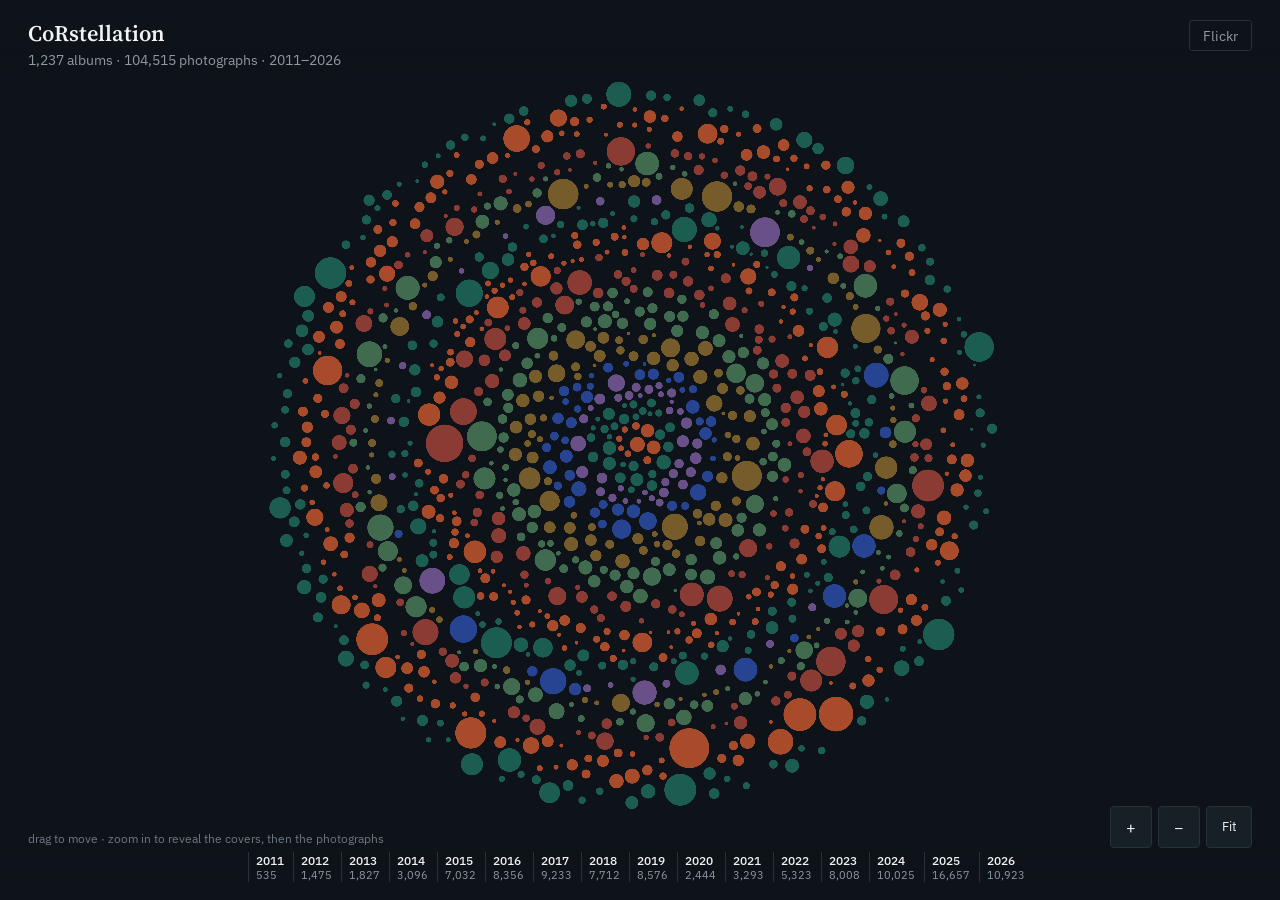
==== index.html @ 1b3ac674 "Add files via upload" ====
<!DOCTYPE html>
<html lang="en">
<head>
<meta charset="utf-8">
<meta name="viewport" content="width=device-width, initial-scale=1, user-scalable=no">
<title>CoRstellation — fifteen years of CoR in pictures</title>
<link rel="preconnect" href="https://fonts.googleapis.com">
<link rel="preconnect" href="https://fonts.gstatic.com" crossorigin>
<link href="https://fonts.googleapis.com/css2?family=IBM+Plex+Sans:wght@400;500;600&family=Source+Serif+4:opsz,wght@8..60,400;8..60,600&display=swap" rel="stylesheet">
<link rel="stylesheet" href="assets/corstellation.css">
</head>
<body>

<header>
  <div>
    <h1>CoRstellation</h1>
    <p class="sub" id="sub">loading…</p>
  </div>
  <nav>
    <a href="https://www.flickr.com/photos/cor-photos/albums" target="_blank" rel="noopener">Flickr</a>
  </nav>
</header>

<div id="stage">
  <div id="world"></div>
</div>

<div id="years" aria-hidden="true"></div>

<aside id="panel">
  <button class="close" id="close" aria-label="Close">×</button>
  <h2 id="pTitle"></h2>
  <p class="meta" id="pMeta"></p>
  <a class="open" id="pOpen" target="_blank" rel="noopener">Open the album on Flickr</a>
</aside>

<div id="hud">
  <button id="zIn"  aria-label="Zoom in">+</button>
  <button id="zOut" aria-label="Zoom out">−</button>
  <button id="fit">Fit</button>
</div>

<p id="hint">drag to move · zoom in to reveal the covers, then the photographs</p>

<!-- Cle publique de l'application Flickr du CoR : elle identifie l'application
     et ne donne aucun droit d'ecriture. A remplacer par la votre. -->
<script>window.FLICKR_KEY = "METTRE_LA_CLE_ICI";</script>
<script src="data/albums.js"></script>
<script src="assets/corstellation.js"></script>
</body>
</html>
---- assets/corstellation.css ----
/* =========================================================================
   CoRstellation — album constellation
   Sections: 1 tokens · 2 header · 3 stage and world · 4 album nodes
             5 year ruler · 6 panel · 7 hud
   Built for a wall display and for touch: large hit areas, no hover-only
   affordance, everything reachable with one finger.
   ========================================================================= */

/* --- 1. tokens ---------------------------------------------------------- */
:root{
  --ink:#F2F3F5; --soft:#8E99A6; --bg:#0E1319; --panel:#171F27; --rule:#26313B;
}
*{box-sizing:border-box}
html,body{margin:0;height:100%;overflow:hidden;background:var(--bg)}
body{color:var(--ink);font-family:"IBM Plex Sans",system-ui,sans-serif;
  -webkit-font-smoothing:antialiased;overscroll-behavior:none}

/* --- 2. header ---------------------------------------------------------- */
header{position:fixed;top:0;left:0;right:0;z-index:6;padding:1.1rem 1.75rem;
  display:flex;gap:1.5rem;align-items:baseline;flex-wrap:wrap;pointer-events:none;
  background:linear-gradient(var(--bg) 55%,transparent)}
header>*{pointer-events:auto}
h1{font-family:"Source Serif 4",Georgia,serif;font-size:1.4rem;font-weight:600;margin:0}
.sub{color:var(--soft);font-size:.85rem;margin:.15rem 0 0}
nav{margin-left:auto;display:flex;gap:.5rem}
nav a{font-size:.85rem;color:var(--soft);text-decoration:none;border:1px solid var(--rule);
  border-radius:3px;padding:.35rem .8rem}
nav a:hover{color:var(--ink);border-color:var(--soft)}

/* --- 3. stage and world ------------------------------------------------- */
/* Le monde est un calque transforme : translate + scale sont composites par
   le GPU, donc le deplacement reste fluide avec plus de mille noeuds. */
#stage{position:absolute;inset:0;touch-action:none;cursor:grab;overflow:hidden}
#stage.dragging{cursor:grabbing}
#world{position:absolute;top:0;left:0;transform-origin:0 0;will-change:transform}

/* --- 4. album nodes ----------------------------------------------------- */
.album{position:absolute;border-radius:50%;transform:translate(-50%,-50%);
  background:currentColor;opacity:.85;cursor:pointer;
  transition:opacity .18s ease,box-shadow .18s ease}
.album:hover,.album.on{opacity:1;box-shadow:0 0 0 3px rgba(255,255,255,.28)}
/* Couverture : l'image remplace la pastille sans changer sa geometrie. */
.album.cover{background-size:cover;background-position:center;opacity:1;
  box-shadow:0 2px 10px rgba(0,0,0,.5)}
.album.cover:hover{box-shadow:0 0 0 3px rgba(255,255,255,.35),0 2px 10px rgba(0,0,0,.5)}

/* Photos de l'album, en couronne autour de lui. */
.photos img{position:absolute;transform:translate(-50%,-50%);border-radius:2px;
  object-fit:cover;cursor:pointer;background:var(--rule);
  box-shadow:0 1px 6px rgba(0,0,0,.55);
  opacity:0;animation:pop .45s ease forwards}
.photos img:hover{outline:2px solid rgba(255,255,255,.7);outline-offset:1px;z-index:2}
@keyframes pop{from{opacity:0;transform:translate(-50%,-50%) scale(.6)}
               to{opacity:.95;transform:translate(-50%,-50%) scale(1)}}
@media (prefers-reduced-motion:reduce){.photos img{animation:none;opacity:.95}}
.album::after{content:"";position:absolute;inset:-14px;border-radius:50%}

.label{position:absolute;transform:translate(-50%,0);white-space:nowrap;
  font-size:12px;color:var(--ink);text-shadow:0 1px 3px rgba(0,0,0,.9);
  pointer-events:none;opacity:0;transition:opacity .2s ease}
.label.show{opacity:.92}
.label small{display:block;color:var(--soft);font-size:10px}

/* --- 5. year ruler ------------------------------------------------------ */
#years{position:fixed;left:0;right:0;bottom:0;z-index:5;display:flex;
  justify-content:center;gap:.1rem;padding:.6rem 1rem 1.1rem;pointer-events:none;
  background:linear-gradient(transparent,var(--bg) 55%)}
#years span{font-size:.7rem;color:var(--soft);font-variant-numeric:tabular-nums;
  padding:0 .45rem;border-left:1px solid var(--rule)}
#years span b{display:block;color:var(--ink);font-weight:500;font-size:.78rem}

/* --- 6. panel ----------------------------------------------------------- */
#panel{position:fixed;right:0;top:0;bottom:0;width:min(26rem,92vw);z-index:8;
  background:var(--panel);border-left:1px solid var(--rule);padding:4.5rem 1.75rem 2rem;
  transform:translateX(100%);transition:transform .3s cubic-bezier(.2,.7,.2,1)}
#panel.open{transform:none}
#panel h2{font-family:"Source Serif 4",Georgia,serif;font-size:1.4rem;
  font-weight:600;margin:0;line-height:1.25}
#panel .meta{color:var(--soft);font-size:.9rem;margin:.8rem 0 0}
#panel .open{display:inline-block;margin-top:1.6rem;background:var(--ink);color:var(--bg);
  text-decoration:none;padding:.55rem 1rem;border-radius:3px;font-size:.9rem}
#panel .close{position:absolute;top:1rem;right:1.25rem;background:none;border:0;
  color:var(--soft);font-size:1.6rem;cursor:pointer;line-height:1}

/* --- 7. hud ------------------------------------------------------------- */
#hud{position:fixed;right:1.75rem;bottom:3.25rem;z-index:6;display:flex;gap:.4rem}
#hud button{font:inherit;font-size:1rem;min-width:2.6rem;height:2.6rem;
  background:var(--panel);color:var(--ink);border:1px solid var(--rule);
  border-radius:4px;cursor:pointer;line-height:1}
#hud button:hover{border-color:var(--soft)}
#hud #fit{font-size:.8rem;padding:0 .9rem}

#hint{position:fixed;left:1.75rem;bottom:3.4rem;z-index:6;margin:0;
  font-size:.78rem;color:var(--soft);opacity:.75;transition:opacity .4s ease}
#hint.gone{opacity:0}

@media (prefers-reduced-motion:reduce){*{transition:none!important}}
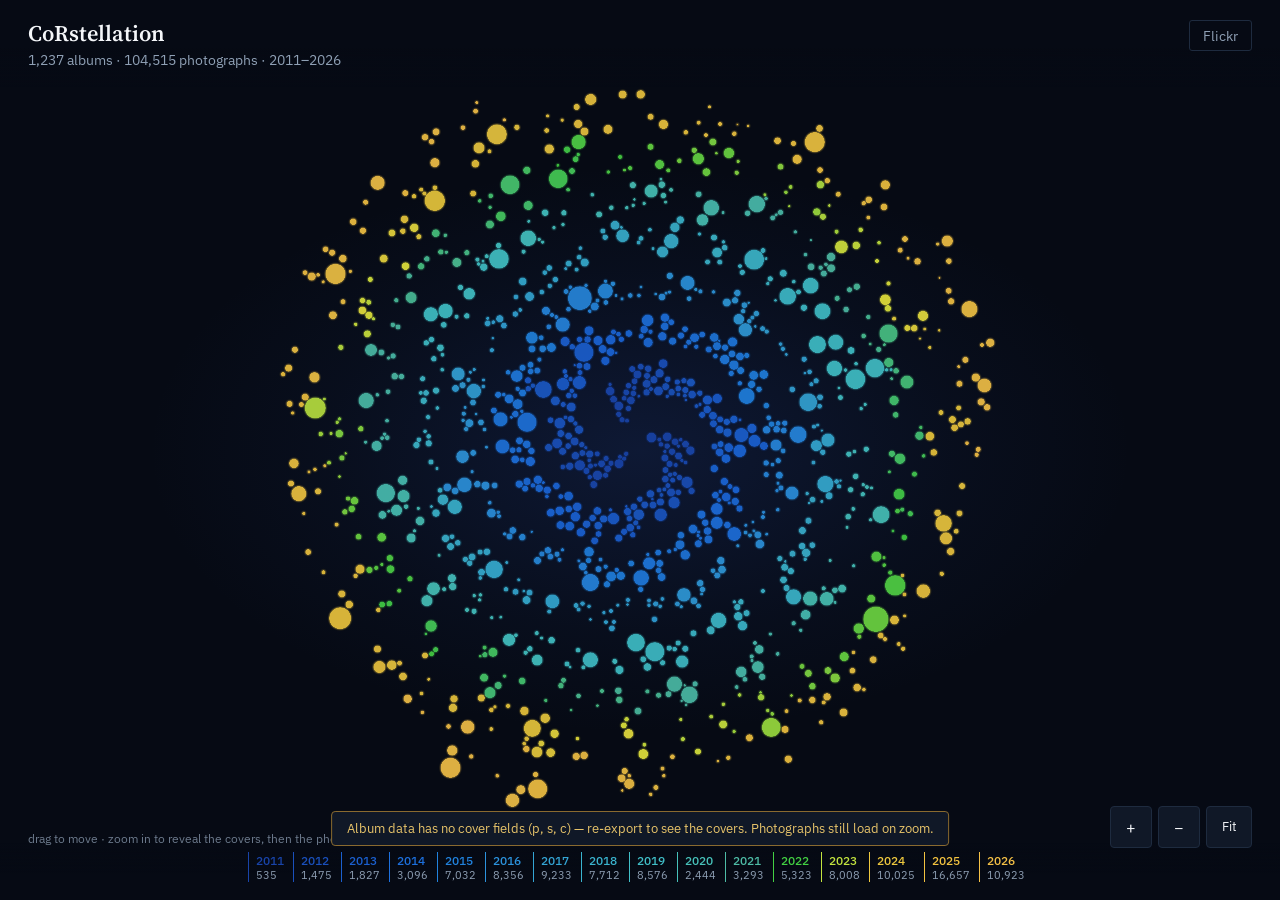
==== commit f6e71691: "Add files via upload" ====
--- a/index.html
+++ b/index.html
@@ -40,11 +40,12 @@
   <button id="fit">Fit</button>
 </div>
 
+<p id="notice" hidden></p>
 <p id="hint">drag to move · zoom in to reveal the covers, then the photographs</p>
 
 <!-- Cle publique de l'application Flickr du CoR : elle identifie l'application
      et ne donne aucun droit d'ecriture. A remplacer par la votre. -->
-<script>window.FLICKR_KEY = "METTRE_LA_CLE_ICI";</script>
+<script>window.FLICKR_KEY = "7ffcea1edea88202e277b41b0f0e2971";</script>
 <script src="data/albums.js"></script>
 <script src="assets/corstellation.js"></script>
 </body>
--- a/assets/corstellation.css
+++ b/assets/corstellation.css
@@ -8,7 +8,8 @@
 
 /* --- 1. tokens ---------------------------------------------------------- */
 :root{
-  --ink:#F2F3F5; --soft:#8E99A6; --bg:#0E1319; --panel:#171F27; --rule:#26313B;
+  --ink:#F4F6F9; --soft:#8FA0B5; --bg:#060A14; --panel:#101827; --rule:#1E2B3F;
+  --glow:#2B4EA8;
 }
 *{box-sizing:border-box}
 html,body{margin:0;height:100%;overflow:hidden;background:var(--bg)}
@@ -30,13 +31,17 @@
 /* --- 3. stage and world ------------------------------------------------- */
 /* Le monde est un calque transforme : translate + scale sont composites par
    le GPU, donc le deplacement reste fluide avec plus de mille noeuds. */
-#stage{position:absolute;inset:0;touch-action:none;cursor:grab;overflow:hidden}
+/* Halo central : la galaxie est plus dense au coeur, le fond l'accompagne. */
+#stage{position:absolute;inset:0;touch-action:none;cursor:grab;overflow:hidden;
+  background:radial-gradient(ellipse 55% 45% at 50% 50%,
+    rgba(43,78,168,.22), rgba(43,78,168,.06) 45%, transparent 70%)}
 #stage.dragging{cursor:grabbing}
 #world{position:absolute;top:0;left:0;transform-origin:0 0;will-change:transform}
 
 /* --- 4. album nodes ----------------------------------------------------- */
 .album{position:absolute;border-radius:50%;transform:translate(-50%,-50%);
-  background:currentColor;opacity:.85;cursor:pointer;
+  background:currentColor;opacity:.9;cursor:pointer;
+  box-shadow:0 0 14px 2px currentColor;
   transition:opacity .18s ease,box-shadow .18s ease}
 .album:hover,.album.on{opacity:1;box-shadow:0 0 0 3px rgba(255,255,255,.28)}
 /* Couverture : l'image remplace la pastille sans changer sa geometrie. */
@@ -95,3 +100,9 @@
 #hint.gone{opacity:0}
 
 @media (prefers-reduced-motion:reduce){*{transition:none!important}}
+
+/* --- 8. notice ---------------------------------------------------------- */
+#notice{position:fixed;left:50%;transform:translateX(-50%);bottom:3.4rem;z-index:7;
+  margin:0;font-size:.82rem;padding:.5rem .9rem;border-radius:4px;
+  background:var(--panel);border:1px solid var(--rule);color:var(--soft)}
+#notice.warn{border-color:#8A6A2F;color:#E8C46A}
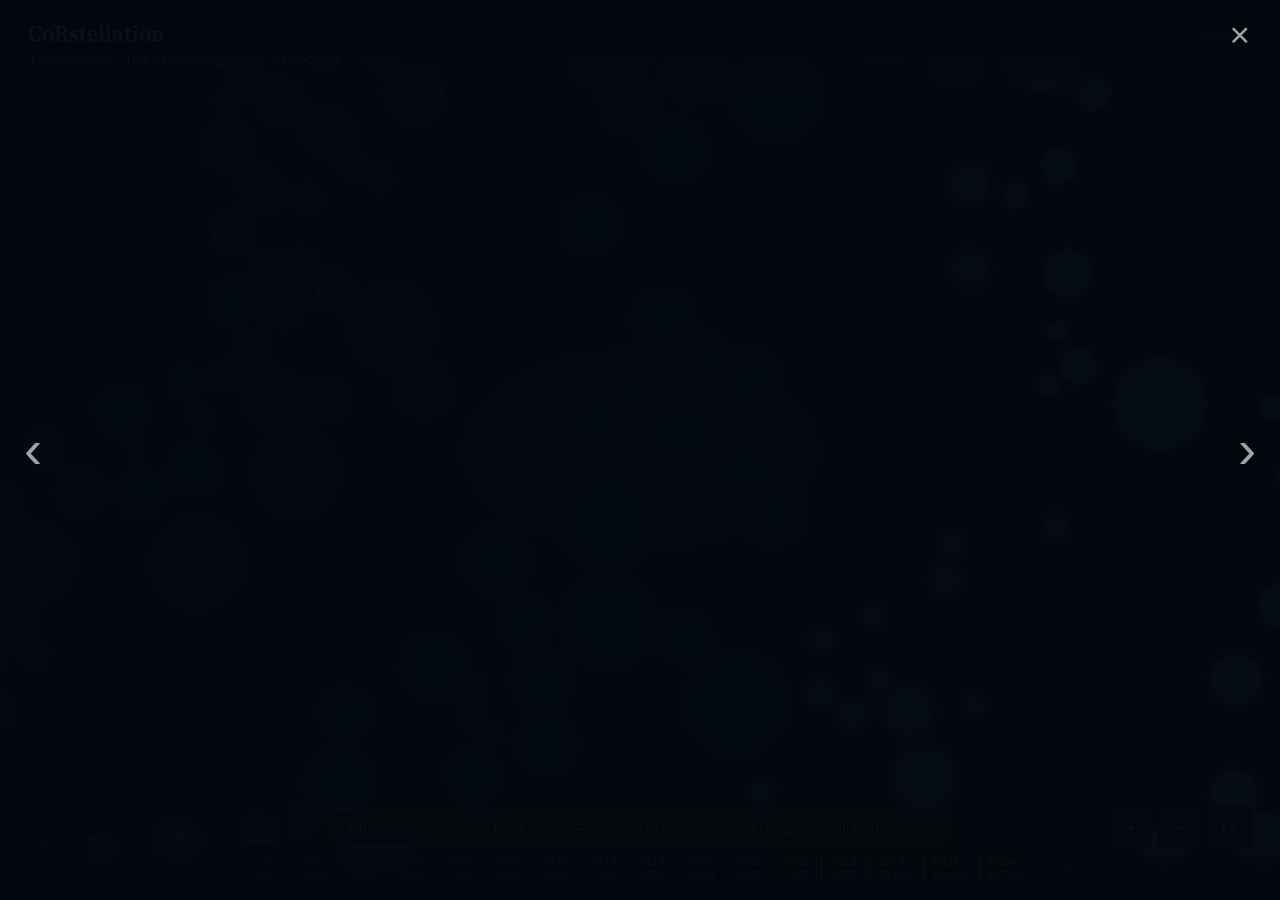
==== commit c510fd33: "Add files via upload" ====
--- a/index.html
+++ b/index.html
@@ -27,7 +27,30 @@
 
 <div id="years" aria-hidden="true"></div>
 
-<aside id="panel">
+<!-- Vue album : on entre dedans, le champ s'efface derriere -->
+<section id="album" hidden>
+  <header class="abar">
+    <button id="back" aria-label="Back to the constellation">← Back</button>
+    <div>
+      <h2 id="aTitle"></h2>
+      <p id="aMeta"></p>
+    </div>
+    <a id="aFlickr" target="_blank" rel="noopener">Open on Flickr</a>
+  </header>
+  <div id="grid" role="list"></div>
+  <p id="aMore" hidden></p>
+</section>
+
+<!-- Photo en grand -->
+<div id="light" hidden>
+  <button id="lClose" aria-label="Close">×</button>
+  <button id="lPrev" aria-label="Previous">‹</button>
+  <img id="lImg" alt="">
+  <button id="lNext" aria-label="Next">›</button>
+  <p id="lCap"></p>
+</div>
+
+<aside id="panel" hidden>
   <button class="close" id="close" aria-label="Close">×</button>
   <h2 id="pTitle"></h2>
   <p class="meta" id="pMeta"></p>
@@ -41,7 +64,7 @@
 </div>
 
 <p id="notice" hidden></p>
-<p id="hint">drag to move · zoom in to reveal the covers, then the photographs</p>
+<p id="hint">drag to move · zoom in for the covers · click an album to enter it</p>
 
 <!-- Cle publique de l'application Flickr du CoR : elle identifie l'application
      et ne donne aucun droit d'ecriture. A remplacer par la votre. -->
--- a/assets/corstellation.css
+++ b/assets/corstellation.css
@@ -49,15 +49,50 @@
   box-shadow:0 2px 10px rgba(0,0,0,.5)}
 .album.cover:hover{box-shadow:0 0 0 3px rgba(255,255,255,.35),0 2px 10px rgba(0,0,0,.5)}
 
-/* Photos de l'album, en couronne autour de lui. */
-.photos img{position:absolute;transform:translate(-50%,-50%);border-radius:2px;
-  object-fit:cover;cursor:pointer;background:var(--rule);
-  box-shadow:0 1px 6px rgba(0,0,0,.55);
-  opacity:0;animation:pop .45s ease forwards}
-.photos img:hover{outline:2px solid rgba(255,255,255,.7);outline-offset:1px;z-index:2}
-@keyframes pop{from{opacity:0;transform:translate(-50%,-50%) scale(.6)}
-               to{opacity:.95;transform:translate(-50%,-50%) scale(1)}}
-@media (prefers-reduced-motion:reduce){.photos img{animation:none;opacity:.95}}
+/* --- 8. album view ------------------------------------------------------
+   On entre dans l'album : le champ s'efface, les photos respirent. Une grille
+   plutot qu'une couronne - au-dela de quelques vignettes, la couronne se
+   chevauche des que deux albums sont voisins.
+------------------------------------------------------------------------- */
+#album{position:fixed;inset:0;z-index:9;background:var(--bg);
+  overflow-y:auto;padding:0 0 4rem;
+  animation:enter .32s cubic-bezier(.2,.7,.2,1)}
+@keyframes enter{from{opacity:0;transform:scale(.96)}to{opacity:1;transform:none}}
+
+.abar{position:sticky;top:0;z-index:2;display:flex;gap:1.25rem;align-items:center;
+  padding:1.1rem 1.75rem;background:linear-gradient(var(--bg) 70%,transparent);
+  flex-wrap:wrap}
+.abar h2{font-family:"Source Serif 4",Georgia,serif;font-size:1.35rem;
+  font-weight:600;margin:0;line-height:1.2}
+.abar p{margin:.2rem 0 0;color:var(--soft);font-size:.85rem}
+.abar button,.abar a{font:inherit;font-size:.85rem;color:var(--soft);
+  background:none;border:1px solid var(--rule);border-radius:3px;
+  padding:.4rem .85rem;cursor:pointer;text-decoration:none}
+.abar button:hover,.abar a:hover{color:var(--ink);border-color:var(--soft)}
+.abar a{margin-left:auto}
+
+#grid{display:grid;gap:14px;padding:0 1.75rem;
+  grid-template-columns:repeat(auto-fill,minmax(190px,1fr))}
+#grid img{width:100%;aspect-ratio:4/3;object-fit:cover;border-radius:3px;
+  background:var(--panel);cursor:pointer;display:block;
+  transition:transform .18s ease,box-shadow .18s ease}
+#grid img:hover{transform:scale(1.03);box-shadow:0 6px 20px rgba(0,0,0,.55)}
+#aMore{text-align:center;color:var(--soft);font-size:.85rem;margin:2rem 0 0}
+
+/* --- 9. lightbox -------------------------------------------------------- */
+#light{position:fixed;inset:0;z-index:10;background:rgba(4,7,13,.96);
+  display:flex;align-items:center;justify-content:center}
+#light img{max-width:92vw;max-height:84vh;object-fit:contain;border-radius:3px}
+#light p{position:absolute;bottom:1.5rem;left:0;right:0;text-align:center;
+  color:var(--soft);font-size:.85rem;margin:0;padding:0 2rem}
+#light button{position:absolute;background:none;border:0;color:var(--ink);
+  cursor:pointer;opacity:.65;line-height:1}
+#light button:hover{opacity:1}
+#lClose{top:1rem;right:1.5rem;font-size:2.2rem}
+#lPrev,#lNext{top:50%;transform:translateY(-50%);font-size:3.4rem;padding:1rem}
+#lPrev{left:.5rem} #lNext{right:.5rem}
+
+@media (prefers-reduced-motion:reduce){#album{animation:none}}
 .album::after{content:"";position:absolute;inset:-14px;border-radius:50%}
 
 .label{position:absolute;transform:translate(-50%,0);white-space:nowrap;
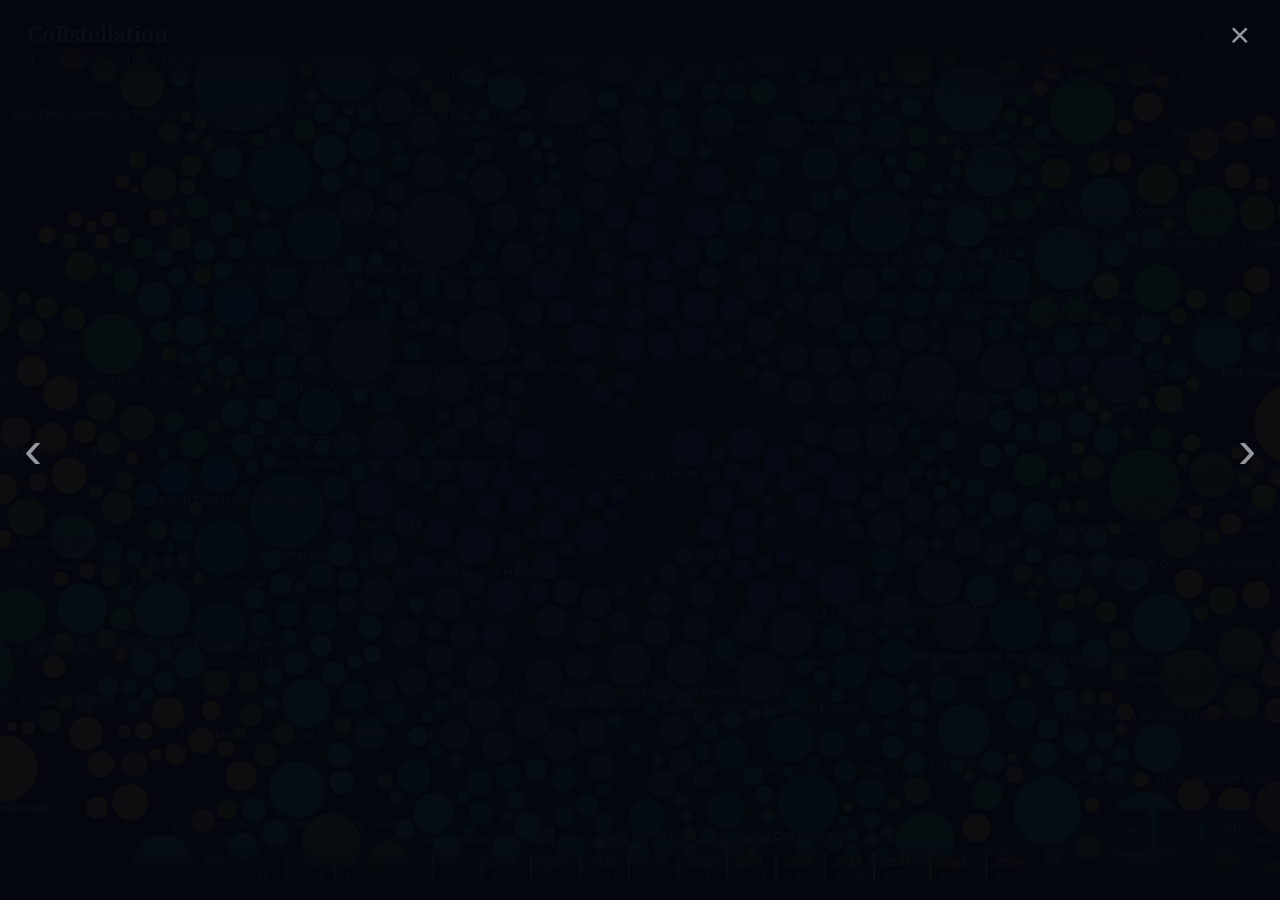
==== commit f615d44c: "Add files via upload" ====
--- a/index.html
+++ b/index.html
@@ -11,6 +11,11 @@
 </head>
 <body>
 
+<!-- ---------------------------------------------------------------------
+     The galaxy
+     ------------------------------------------------------------------ -->
+<div id="stage"><div id="world"></div></div>
+
 <header>
   <div>
     <h1>CoRstellation</h1>
@@ -21,53 +26,47 @@
   </nav>
 </header>
 
-<div id="stage">
-  <div id="world"></div>
+<div id="years" aria-hidden="true"></div>
+
+<div id="hud">
+  <button id="zoomIn"  aria-label="Zoom in">+</button>
+  <button id="zoomOut" aria-label="Zoom out">−</button>
+  <button id="showAll">All</button>
 </div>
 
-<div id="years" aria-hidden="true"></div>
+<p id="hint">drag to move · scroll or pinch to zoom · click an album to open it</p>
+<p id="notice" hidden></p>
 
-<!-- Vue album : on entre dedans, le champ s'efface derriere -->
+<!-- ---------------------------------------------------------------------
+     Inside an album
+     ------------------------------------------------------------------ -->
 <section id="album" hidden>
   <header class="abar">
-    <button id="back" aria-label="Back to the constellation">← Back</button>
+    <button id="back">← Back</button>
     <div>
       <h2 id="aTitle"></h2>
       <p id="aMeta"></p>
     </div>
     <a id="aFlickr" target="_blank" rel="noopener">Open on Flickr</a>
   </header>
-  <div id="grid" role="list"></div>
+  <div id="grid"></div>
   <p id="aMore" hidden></p>
 </section>
 
-<!-- Photo en grand -->
+<!-- ---------------------------------------------------------------------
+     One photograph, large
+     ------------------------------------------------------------------ -->
 <div id="light" hidden>
-  <button id="lClose" aria-label="Close">×</button>
-  <button id="lPrev" aria-label="Previous">‹</button>
-  <img id="lImg" alt="">
-  <button id="lNext" aria-label="Next">›</button>
-  <p id="lCap"></p>
+  <button id="lightClose" aria-label="Close">×</button>
+  <button id="lightPrev"  aria-label="Previous">‹</button>
+  <img id="lightImg" alt="">
+  <button id="lightNext"  aria-label="Next">›</button>
+  <p id="lightCap"></p>
 </div>
 
-<aside id="panel" hidden>
-  <button class="close" id="close" aria-label="Close">×</button>
-  <h2 id="pTitle"></h2>
-  <p class="meta" id="pMeta"></p>
-  <a class="open" id="pOpen" target="_blank" rel="noopener">Open the album on Flickr</a>
-</aside>
-
-<div id="hud">
-  <button id="zIn"  aria-label="Zoom in">+</button>
-  <button id="zOut" aria-label="Zoom out">−</button>
-  <button id="fit">Fit</button>
-</div>
-
-<p id="notice" hidden></p>
-<p id="hint">drag to move · zoom in for the covers · click an album to enter it</p>
-
-<!-- Cle publique de l'application Flickr du CoR : elle identifie l'application
-     et ne donne aucun droit d'ecriture. A remplacer par la votre. -->
+<!-- Public Flickr application key of the CoR. It identifies the application
+     and grants no write access. The application secret is not here and is not
+     needed to read public photographs. -->
 <script>window.FLICKR_KEY = "7ffcea1edea88202e277b41b0f0e2971";</script>
 <script src="data/albums.js"></script>
 <script src="assets/corstellation.js"></script>
--- a/assets/corstellation.css
+++ b/assets/corstellation.css
@@ -1,15 +1,15 @@
 /* =========================================================================
-   CoRstellation — album constellation
-   Sections: 1 tokens · 2 header · 3 stage and world · 4 album nodes
-             5 year ruler · 6 panel · 7 hud
-   Built for a wall display and for touch: large hit areas, no hover-only
-   affordance, everything reachable with one finger.
+   CoRstellation — fifteen years of CoR photo albums
+   1 tokens · 2 header · 3 stage · 4 albums · 5 year ruler · 6 hud
+   7 album view · 8 lightbox
+
+   Built for a wall display as much as a laptop: large hit areas, nothing that
+   depends on hovering, nothing that needs a mouse.
    ========================================================================= */
 
 /* --- 1. tokens ---------------------------------------------------------- */
 :root{
-  --ink:#F4F6F9; --soft:#8FA0B5; --bg:#060A14; --panel:#101827; --rule:#1E2B3F;
-  --glow:#2B4EA8;
+  --ink:#F4F7FB; --soft:#93A3B8; --bg:#070B12; --panel:#121A26; --rule:#243244;
 }
 *{box-sizing:border-box}
 html,body{margin:0;height:100%;overflow:hidden;background:var(--bg)}
@@ -19,125 +19,104 @@
 /* --- 2. header ---------------------------------------------------------- */
 header{position:fixed;top:0;left:0;right:0;z-index:6;padding:1.1rem 1.75rem;
   display:flex;gap:1.5rem;align-items:baseline;flex-wrap:wrap;pointer-events:none;
-  background:linear-gradient(var(--bg) 55%,transparent)}
+  background:linear-gradient(var(--bg) 45%,transparent)}
 header>*{pointer-events:auto}
-h1{font-family:"Source Serif 4",Georgia,serif;font-size:1.4rem;font-weight:600;margin:0}
+h1{font-family:"Source Serif 4",Georgia,serif;font-size:1.45rem;font-weight:600;margin:0}
 .sub{color:var(--soft);font-size:.85rem;margin:.15rem 0 0}
-nav{margin-left:auto;display:flex;gap:.5rem}
-nav a{font-size:.85rem;color:var(--soft);text-decoration:none;border:1px solid var(--rule);
-  border-radius:3px;padding:.35rem .8rem}
+nav{margin-left:auto}
+nav a{font-size:.85rem;color:var(--soft);text-decoration:none;
+  border:1px solid var(--rule);border-radius:3px;padding:.35rem .8rem}
 nav a:hover{color:var(--ink);border-color:var(--soft)}
 
-/* --- 3. stage and world ------------------------------------------------- */
-/* Le monde est un calque transforme : translate + scale sont composites par
-   le GPU, donc le deplacement reste fluide avec plus de mille noeuds. */
-/* Halo central : la galaxie est plus dense au coeur, le fond l'accompagne. */
-#stage{position:absolute;inset:0;touch-action:none;cursor:grab;overflow:hidden;
-  background:radial-gradient(ellipse 55% 45% at 50% 50%,
-    rgba(43,78,168,.22), rgba(43,78,168,.06) 45%, transparent 70%)}
+/* --- 3. stage ----------------------------------------------------------- */
+/* The world is one transformed layer: panning and zooming are composited by
+   the GPU rather than re-laid out, so 1,237 nodes cost no more than one. */
+#stage{position:absolute;inset:0;overflow:hidden;touch-action:none;cursor:grab;
+  background:radial-gradient(ellipse 60% 55% at 50% 50%,
+    rgba(56,96,190,.20), rgba(56,96,190,.05) 50%, transparent 72%)}
 #stage.dragging{cursor:grabbing}
 #world{position:absolute;top:0;left:0;transform-origin:0 0;will-change:transform}
 
-/* --- 4. album nodes ----------------------------------------------------- */
+/* --- 4. albums ---------------------------------------------------------- */
 .album{position:absolute;border-radius:50%;transform:translate(-50%,-50%);
-  background:currentColor;opacity:.9;cursor:pointer;
-  box-shadow:0 0 14px 2px currentColor;
-  transition:opacity .18s ease,box-shadow .18s ease}
-.album:hover,.album.on{opacity:1;box-shadow:0 0 0 3px rgba(255,255,255,.28)}
-/* Couverture : l'image remplace la pastille sans changer sa geometrie. */
-.album.cover{background-size:cover;background-position:center;opacity:1;
-  box-shadow:0 2px 10px rgba(0,0,0,.5)}
-.album.cover:hover{box-shadow:0 0 0 3px rgba(255,255,255,.35),0 2px 10px rgba(0,0,0,.5)}
+  background:currentColor;cursor:pointer;
+  box-shadow:0 0 12px 1px currentColor;
+  transition:box-shadow .16s ease}
+.album:hover{box-shadow:0 0 0 3px rgba(255,255,255,.45),0 0 16px 2px currentColor}
+/* Generous invisible hit area: essential on a touch screen. */
+.album::after{content:"";position:absolute;inset:-16px;border-radius:50%}
+.album.cover{background-size:cover;background-position:center;
+  box-shadow:0 2px 12px rgba(0,0,0,.6)}
+.album.cover:hover{box-shadow:0 0 0 3px rgba(255,255,255,.5),0 2px 12px rgba(0,0,0,.6)}
 
-/* --- 8. album view ------------------------------------------------------
-   On entre dans l'album : le champ s'efface, les photos respirent. Une grille
-   plutot qu'une couronne - au-dela de quelques vignettes, la couronne se
-   chevauche des que deux albums sont voisins.
-------------------------------------------------------------------------- */
-#album{position:fixed;inset:0;z-index:9;background:var(--bg);
-  overflow-y:auto;padding:0 0 4rem;
-  animation:enter .32s cubic-bezier(.2,.7,.2,1)}
-@keyframes enter{from{opacity:0;transform:scale(.96)}to{opacity:1;transform:none}}
+.label{position:absolute;transform:translate(-50%,0);white-space:nowrap;
+  font-size:12px;color:var(--ink);text-shadow:0 1px 4px #000,0 0 10px #000;
+  pointer-events:none;opacity:0;transition:opacity .2s ease}
+.label.show{opacity:.94}
+.label small{display:block;color:var(--soft);font-size:10px}
 
+/* --- 5. year ruler ------------------------------------------------------ */
+#years{position:fixed;left:0;right:0;bottom:0;z-index:5;display:flex;
+  justify-content:center;flex-wrap:wrap;padding:.6rem 1rem 1.05rem;
+  pointer-events:none;background:linear-gradient(transparent,var(--bg) 60%)}
+#years span{font-size:.68rem;color:var(--soft);font-variant-numeric:tabular-nums;
+  padding:0 .5rem;border-left:2px solid var(--rule)}
+#years b{display:block;font-weight:600;font-size:.78rem}
+
+/* --- 6. hud ------------------------------------------------------------- */
+#hud{position:fixed;right:1.75rem;bottom:3.1rem;z-index:6;display:flex;gap:.4rem}
+#hud button{font:inherit;font-size:1rem;min-width:2.6rem;height:2.6rem;
+  background:var(--panel);color:var(--ink);border:1px solid var(--rule);
+  border-radius:4px;cursor:pointer;line-height:1}
+#hud button:hover{border-color:var(--soft)}
+#hud #showAll{font-size:.8rem;padding:0 .9rem}
+
+#hint{position:fixed;left:1.75rem;bottom:3.3rem;z-index:6;margin:0;
+  font-size:.78rem;color:var(--soft);opacity:.75;transition:opacity .5s ease}
+#hint.gone{opacity:0}
+
+#notice{position:fixed;left:50%;transform:translateX(-50%);bottom:3.3rem;z-index:7;
+  margin:0;font-size:.82rem;padding:.5rem .9rem;border-radius:4px;
+  background:var(--panel);border:1px solid #8A6A2F;color:#E8C46A}
+
+/* --- 7. album view ------------------------------------------------------ */
+/* Entering an album rather than scattering thumbnails in the field: beyond a
+   handful, a ring of photographs overlaps its neighbours and nothing can be
+   clicked cleanly. */
+#album{position:fixed;inset:0;z-index:9;background:var(--bg);overflow-y:auto;
+  padding-bottom:4rem;animation:enter .3s cubic-bezier(.2,.7,.2,1)}
+@keyframes enter{from{opacity:0;transform:scale(.97)}to{opacity:1;transform:none}}
 .abar{position:sticky;top:0;z-index:2;display:flex;gap:1.25rem;align-items:center;
-  padding:1.1rem 1.75rem;background:linear-gradient(var(--bg) 70%,transparent);
-  flex-wrap:wrap}
+  padding:1.1rem 1.75rem;flex-wrap:wrap;
+  background:linear-gradient(var(--bg) 72%,transparent)}
 .abar h2{font-family:"Source Serif 4",Georgia,serif;font-size:1.35rem;
   font-weight:600;margin:0;line-height:1.2}
 .abar p{margin:.2rem 0 0;color:var(--soft);font-size:.85rem}
-.abar button,.abar a{font:inherit;font-size:.85rem;color:var(--soft);
-  background:none;border:1px solid var(--rule);border-radius:3px;
-  padding:.4rem .85rem;cursor:pointer;text-decoration:none}
+.abar button,.abar a{font:inherit;font-size:.85rem;color:var(--soft);background:none;
+  border:1px solid var(--rule);border-radius:3px;padding:.4rem .85rem;
+  cursor:pointer;text-decoration:none}
 .abar button:hover,.abar a:hover{color:var(--ink);border-color:var(--soft)}
 .abar a{margin-left:auto}
 
 #grid{display:grid;gap:14px;padding:0 1.75rem;
-  grid-template-columns:repeat(auto-fill,minmax(190px,1fr))}
+  grid-template-columns:repeat(auto-fill,minmax(200px,1fr))}
 #grid img{width:100%;aspect-ratio:4/3;object-fit:cover;border-radius:3px;
   background:var(--panel);cursor:pointer;display:block;
-  transition:transform .18s ease,box-shadow .18s ease}
-#grid img:hover{transform:scale(1.03);box-shadow:0 6px 20px rgba(0,0,0,.55)}
+  transition:transform .16s ease,box-shadow .16s ease}
+#grid img:hover{transform:scale(1.03);box-shadow:0 6px 20px rgba(0,0,0,.6)}
 #aMore{text-align:center;color:var(--soft);font-size:.85rem;margin:2rem 0 0}
 
-/* --- 9. lightbox -------------------------------------------------------- */
-#light{position:fixed;inset:0;z-index:10;background:rgba(4,7,13,.96);
+/* --- 8. lightbox -------------------------------------------------------- */
+#light{position:fixed;inset:0;z-index:10;background:rgba(4,7,13,.97);
   display:flex;align-items:center;justify-content:center}
 #light img{max-width:92vw;max-height:84vh;object-fit:contain;border-radius:3px}
 #light p{position:absolute;bottom:1.5rem;left:0;right:0;text-align:center;
   color:var(--soft);font-size:.85rem;margin:0;padding:0 2rem}
 #light button{position:absolute;background:none;border:0;color:var(--ink);
-  cursor:pointer;opacity:.65;line-height:1}
+  cursor:pointer;opacity:.6;line-height:1}
 #light button:hover{opacity:1}
-#lClose{top:1rem;right:1.5rem;font-size:2.2rem}
-#lPrev,#lNext{top:50%;transform:translateY(-50%);font-size:3.4rem;padding:1rem}
-#lPrev{left:.5rem} #lNext{right:.5rem}
+#lightClose{top:1rem;right:1.5rem;font-size:2.2rem}
+#lightPrev,#lightNext{top:50%;transform:translateY(-50%);font-size:3.4rem;padding:1rem}
+#lightPrev{left:.5rem} #lightNext{right:.5rem}
 
-@media (prefers-reduced-motion:reduce){#album{animation:none}}
-.album::after{content:"";position:absolute;inset:-14px;border-radius:50%}
-
-.label{position:absolute;transform:translate(-50%,0);white-space:nowrap;
-  font-size:12px;color:var(--ink);text-shadow:0 1px 3px rgba(0,0,0,.9);
-  pointer-events:none;opacity:0;transition:opacity .2s ease}
-.label.show{opacity:.92}
-.label small{display:block;color:var(--soft);font-size:10px}
-
-/* --- 5. year ruler ------------------------------------------------------ */
-#years{position:fixed;left:0;right:0;bottom:0;z-index:5;display:flex;
-  justify-content:center;gap:.1rem;padding:.6rem 1rem 1.1rem;pointer-events:none;
-  background:linear-gradient(transparent,var(--bg) 55%)}
-#years span{font-size:.7rem;color:var(--soft);font-variant-numeric:tabular-nums;
-  padding:0 .45rem;border-left:1px solid var(--rule)}
-#years span b{display:block;color:var(--ink);font-weight:500;font-size:.78rem}
-
-/* --- 6. panel ----------------------------------------------------------- */
-#panel{position:fixed;right:0;top:0;bottom:0;width:min(26rem,92vw);z-index:8;
-  background:var(--panel);border-left:1px solid var(--rule);padding:4.5rem 1.75rem 2rem;
-  transform:translateX(100%);transition:transform .3s cubic-bezier(.2,.7,.2,1)}
-#panel.open{transform:none}
-#panel h2{font-family:"Source Serif 4",Georgia,serif;font-size:1.4rem;
-  font-weight:600;margin:0;line-height:1.25}
-#panel .meta{color:var(--soft);font-size:.9rem;margin:.8rem 0 0}
-#panel .open{display:inline-block;margin-top:1.6rem;background:var(--ink);color:var(--bg);
-  text-decoration:none;padding:.55rem 1rem;border-radius:3px;font-size:.9rem}
-#panel .close{position:absolute;top:1rem;right:1.25rem;background:none;border:0;
-  color:var(--soft);font-size:1.6rem;cursor:pointer;line-height:1}
-
-/* --- 7. hud ------------------------------------------------------------- */
-#hud{position:fixed;right:1.75rem;bottom:3.25rem;z-index:6;display:flex;gap:.4rem}
-#hud button{font:inherit;font-size:1rem;min-width:2.6rem;height:2.6rem;
-  background:var(--panel);color:var(--ink);border:1px solid var(--rule);
-  border-radius:4px;cursor:pointer;line-height:1}
-#hud button:hover{border-color:var(--soft)}
-#hud #fit{font-size:.8rem;padding:0 .9rem}
-
-#hint{position:fixed;left:1.75rem;bottom:3.4rem;z-index:6;margin:0;
-  font-size:.78rem;color:var(--soft);opacity:.75;transition:opacity .4s ease}
-#hint.gone{opacity:0}
-
-@media (prefers-reduced-motion:reduce){*{transition:none!important}}
-
-/* --- 8. notice ---------------------------------------------------------- */
-#notice{position:fixed;left:50%;transform:translateX(-50%);bottom:3.4rem;z-index:7;
-  margin:0;font-size:.82rem;padding:.5rem .9rem;border-radius:4px;
-  background:var(--panel);border:1px solid var(--rule);color:var(--soft)}
-#notice.warn{border-color:#8A6A2F;color:#E8C46A}
+@media (prefers-reduced-motion:reduce){*{transition:none!important;animation:none!important}}
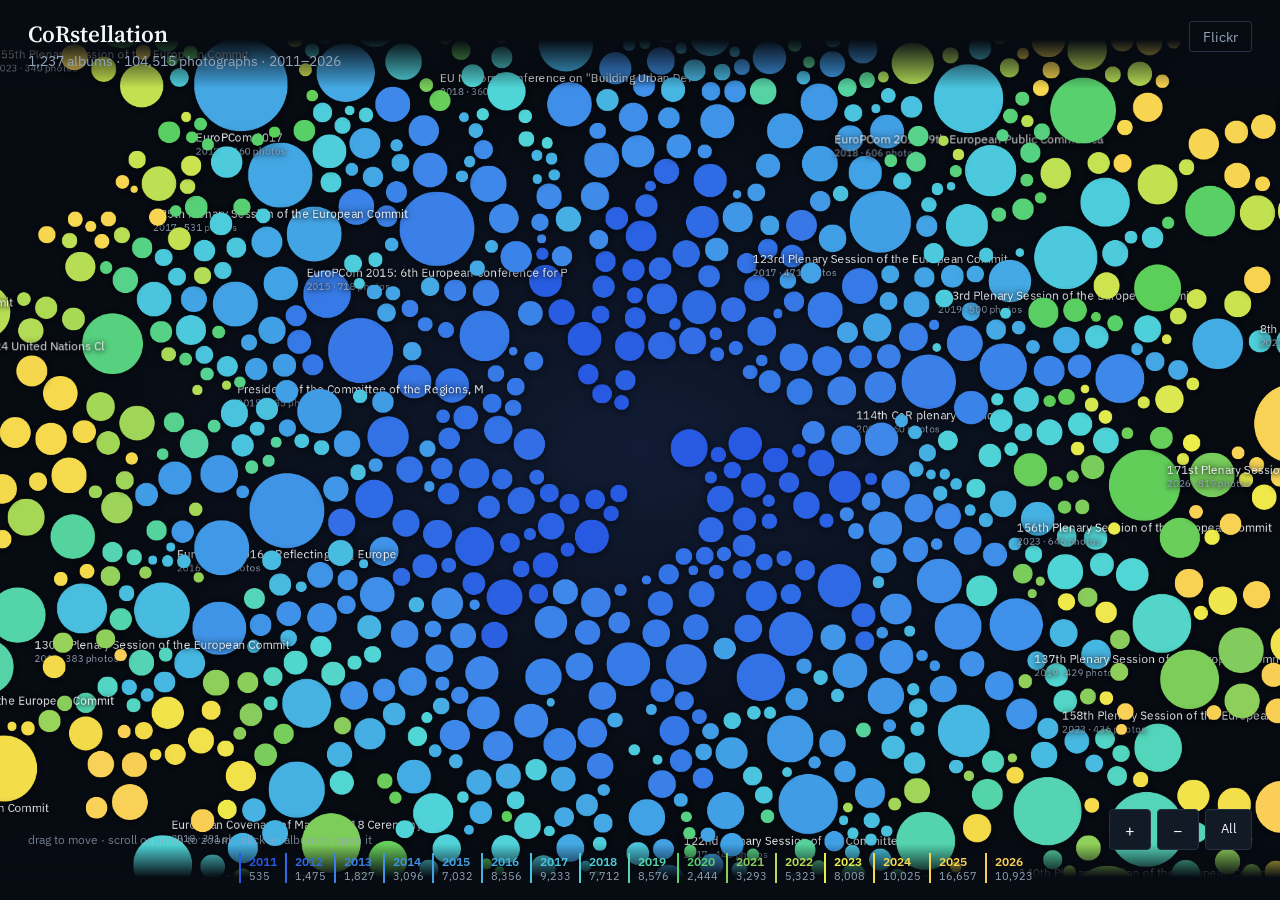
==== commit b2052776: "Add files via upload" ====
--- a/index.html
+++ b/index.html
@@ -49,7 +49,7 @@
     </div>
     <a id="aFlickr" target="_blank" rel="noopener">Open on Flickr</a>
   </header>
-  <div id="grid"></div>
+  <div id="pstage"><div id="pworld"></div></div>
   <p id="aMore" hidden></p>
 </section>
 
--- a/assets/corstellation.css
+++ b/assets/corstellation.css
@@ -12,6 +12,9 @@
   --ink:#F4F7FB; --soft:#93A3B8; --bg:#070B12; --panel:#121A26; --rule:#243244;
 }
 *{box-sizing:border-box}
+/* Une regle d'identifiant l'emporte sur la feuille du navigateur : sans ceci,
+   un #light{display:flex} rend l'element visible malgre son attribut hidden. */
+[hidden]{display:none!important}
 html,body{margin:0;height:100%;overflow:hidden;background:var(--bg)}
 body{color:var(--ink);font-family:"IBM Plex Sans",system-ui,sans-serif;
   -webkit-font-smoothing:antialiased;overscroll-behavior:none}
@@ -64,7 +67,7 @@
 #years b{display:block;font-weight:600;font-size:.78rem}
 
 /* --- 6. hud ------------------------------------------------------------- */
-#hud{position:fixed;right:1.75rem;bottom:3.1rem;z-index:6;display:flex;gap:.4rem}
+#hud{position:fixed;right:1.75rem;bottom:3.1rem;z-index:11;display:flex;gap:.4rem}
 #hud button{font:inherit;font-size:1rem;min-width:2.6rem;height:2.6rem;
   background:var(--panel);color:var(--ink);border:1px solid var(--rule);
   border-radius:4px;cursor:pointer;line-height:1}
@@ -83,10 +86,10 @@
 /* Entering an album rather than scattering thumbnails in the field: beyond a
    handful, a ring of photographs overlaps its neighbours and nothing can be
    clicked cleanly. */
-#album{position:fixed;inset:0;z-index:9;background:var(--bg);overflow-y:auto;
-  padding-bottom:4rem;animation:enter .3s cubic-bezier(.2,.7,.2,1)}
+#album{position:fixed;inset:0;z-index:9;background:var(--bg);overflow:hidden;
+  animation:enter .3s cubic-bezier(.2,.7,.2,1)}
 @keyframes enter{from{opacity:0;transform:scale(.97)}to{opacity:1;transform:none}}
-.abar{position:sticky;top:0;z-index:2;display:flex;gap:1.25rem;align-items:center;
+.abar{position:absolute;top:0;left:0;right:0;z-index:3;display:flex;gap:1.25rem;align-items:center;
   padding:1.1rem 1.75rem;flex-wrap:wrap;
   background:linear-gradient(var(--bg) 72%,transparent)}
 .abar h2{font-family:"Source Serif 4",Georgia,serif;font-size:1.35rem;
@@ -98,13 +101,22 @@
 .abar button:hover,.abar a:hover{color:var(--ink);border-color:var(--soft)}
 .abar a{margin-left:auto}
 
-#grid{display:grid;gap:14px;padding:0 1.75rem;
-  grid-template-columns:repeat(auto-fill,minmax(200px,1fr))}
-#grid img{width:100%;aspect-ratio:4/3;object-fit:cover;border-radius:3px;
-  background:var(--panel);cursor:pointer;display:block;
-  transition:transform .16s ease,box-shadow .16s ease}
-#grid img:hover{transform:scale(1.03);box-shadow:0 6px 20px rgba(0,0,0,.6)}
-#aMore{text-align:center;color:var(--soft);font-size:.85rem;margin:2rem 0 0}
+/* Les photographies forment un champ, comme les albums : meme geste, meme
+   moteur. Une grille aurait impose un autre mode de deplacement au milieu
+   d'une exploration. */
+#pstage{position:absolute;inset:0;overflow:hidden;touch-action:none;cursor:grab;
+  background:radial-gradient(ellipse 60% 55% at 50% 50%,
+    rgba(56,96,190,.16), transparent 70%)}
+#pstage.dragging{cursor:grabbing}
+#pworld{position:absolute;top:0;left:0;transform-origin:0 0;will-change:transform}
+.photo{position:absolute;transform:translate(-50%,-50%);border-radius:3px;
+  background-size:cover;background-position:center;background-color:var(--panel);
+  cursor:pointer;box-shadow:0 2px 10px rgba(0,0,0,.55);
+  transition:box-shadow .16s ease}
+.photo:hover{box-shadow:0 0 0 3px rgba(255,255,255,.55),0 2px 14px rgba(0,0,0,.6);z-index:2}
+.photo::after{content:"";position:absolute;inset:-10px}
+#aMore{position:absolute;left:0;right:0;bottom:1rem;text-align:center;
+  color:var(--soft);font-size:.82rem;margin:0;pointer-events:none}
 
 /* --- 8. lightbox -------------------------------------------------------- */
 #light{position:fixed;inset:0;z-index:10;background:rgba(4,7,13,.97);
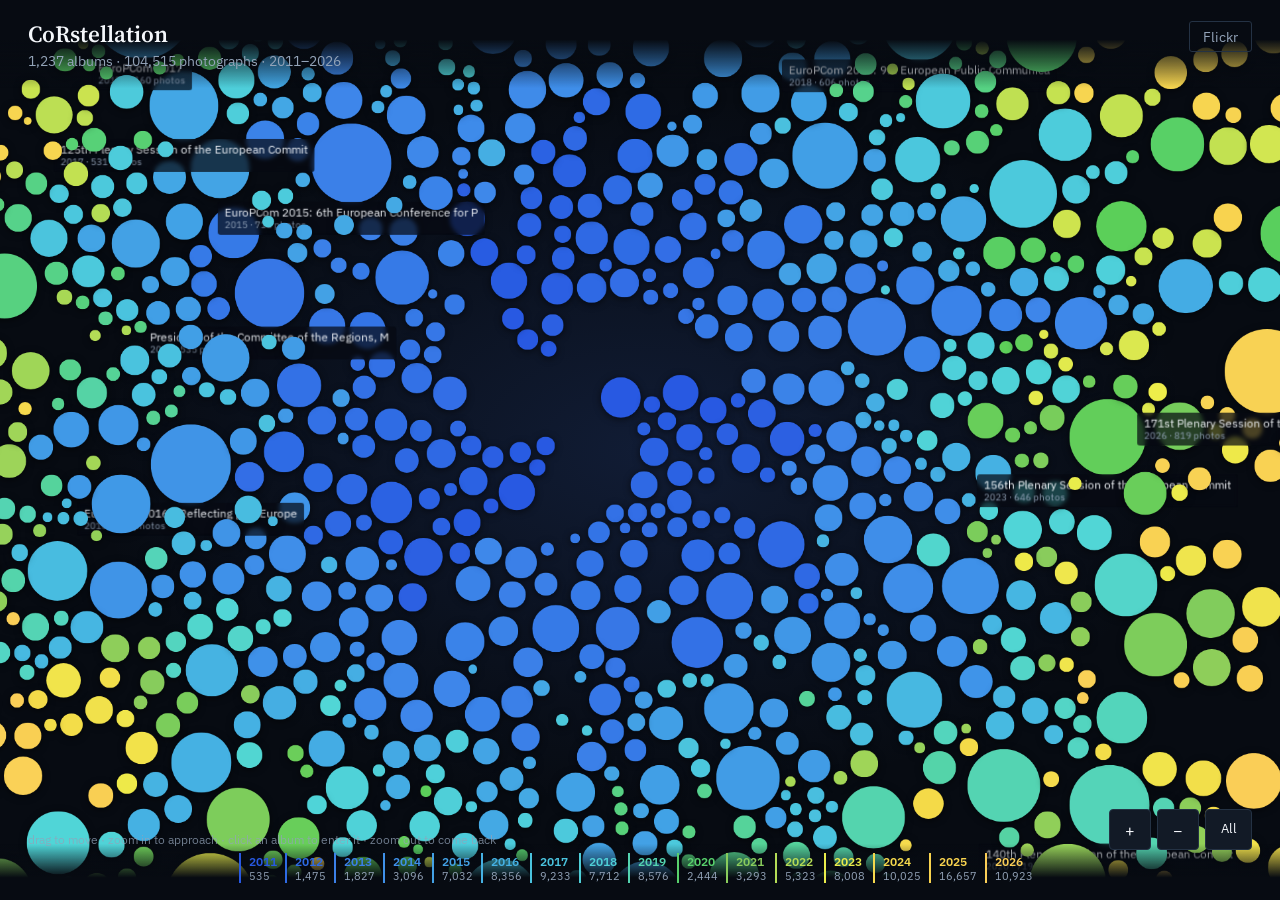
==== commit 5939e08d: "Add files via upload" ====
--- a/index.html
+++ b/index.html
@@ -34,7 +34,7 @@
   <button id="showAll">All</button>
 </div>
 
-<p id="hint">drag to move · scroll or pinch to zoom · click an album to open it</p>
+<p id="hint">drag to move · zoom in to approach · click an album to enter it · zoom out to come back</p>
 <p id="notice" hidden></p>
 
 <!-- ---------------------------------------------------------------------
--- a/assets/corstellation.css
+++ b/assets/corstellation.css
@@ -52,10 +52,14 @@
   box-shadow:0 2px 12px rgba(0,0,0,.6)}
 .album.cover:hover{box-shadow:0 0 0 3px rgba(255,255,255,.5),0 2px 12px rgba(0,0,0,.6)}
 
+/* Le titre est pose sous l'album, sur un fond legerement opaque : sur une
+   couverture claire, une ombre portee ne suffit pas a garder le texte lisible. */
 .label{position:absolute;transform:translate(-50%,0);white-space:nowrap;
-  font-size:12px;color:var(--ink);text-shadow:0 1px 4px #000,0 0 10px #000;
-  pointer-events:none;opacity:0;transition:opacity .2s ease}
-.label.show{opacity:.94}
+  font-size:12px;line-height:1.25;color:var(--ink);
+  background:rgba(7,11,18,.72);border-radius:3px;padding:3px 7px;
+  backdrop-filter:blur(2px);
+  pointer-events:none;opacity:0;transition:opacity .22s ease}
+.label.show{opacity:1}
 .label small{display:block;color:var(--soft);font-size:10px}
 
 /* --- 5. year ruler ------------------------------------------------------ */
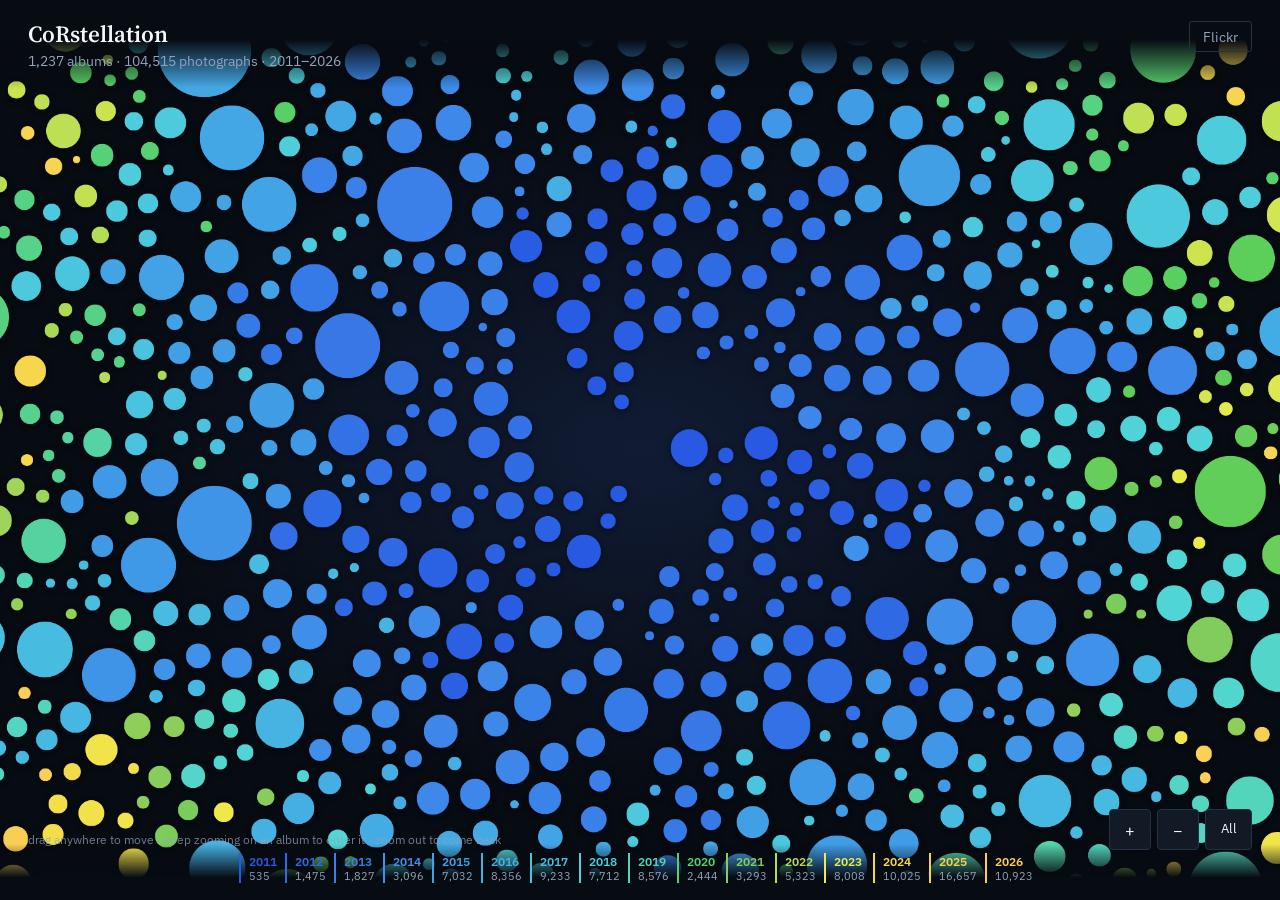
==== commit 622cacf9: "Add files via upload" ====
--- a/index.html
+++ b/index.html
@@ -26,6 +26,7 @@
   </nav>
 </header>
 
+<div id="tip" hidden></div>
 <div id="years" aria-hidden="true"></div>
 
 <div id="hud">
@@ -34,7 +35,7 @@
   <button id="showAll">All</button>
 </div>
 
-<p id="hint">drag to move · zoom in to approach · click an album to enter it · zoom out to come back</p>
+<p id="hint">drag anywhere to move · keep zooming on an album to enter it · zoom out to come back</p>
 <p id="notice" hidden></p>
 
 <!-- ---------------------------------------------------------------------
--- a/assets/corstellation.css
+++ b/assets/corstellation.css
@@ -46,21 +46,22 @@
   box-shadow:0 0 12px 1px currentColor;
   transition:box-shadow .16s ease}
 .album:hover{box-shadow:0 0 0 3px rgba(255,255,255,.45),0 0 16px 2px currentColor}
-/* Generous invisible hit area: essential on a touch screen. */
-.album::after{content:"";position:absolute;inset:-16px;border-radius:50%}
+/* La zone de contact reste legerement debordante, mais sans plus : on peut
+   desormais glisser depuis une planete, donc elle n'a plus besoin d'etre
+   genereuse au point de manger tout le fond. */
+.album::after{content:"";position:absolute;inset:-5px;border-radius:50%}
 .album.cover{background-size:cover;background-position:center;
   box-shadow:0 2px 12px rgba(0,0,0,.6)}
 .album.cover:hover{box-shadow:0 0 0 3px rgba(255,255,255,.5),0 2px 12px rgba(0,0,0,.6)}
 
-/* Le titre est pose sous l'album, sur un fond legerement opaque : sur une
-   couverture claire, une ombre portee ne suffit pas a garder le texte lisible. */
-.label{position:absolute;transform:translate(-50%,0);white-space:nowrap;
-  font-size:12px;line-height:1.25;color:var(--ink);
-  background:rgba(7,11,18,.72);border-radius:3px;padding:3px 7px;
-  backdrop-filter:blur(2px);
-  pointer-events:none;opacity:0;transition:opacity .22s ease}
-.label.show{opacity:1}
-.label small{display:block;color:var(--soft);font-size:10px}
+/* Le libelle de l'album survole. Il vit hors du calque transforme, donc sa
+   taille ne depend pas de l'echelle, et il est centre sur le cercle. */
+#tip{position:fixed;z-index:6;transform:translate(-50%,0);pointer-events:none;
+  white-space:nowrap;font-size:13px;line-height:1.3;color:var(--ink);
+  background:rgba(7,11,18,.82);border:1px solid var(--rule);border-radius:4px;
+  padding:5px 10px;backdrop-filter:blur(3px);
+  box-shadow:0 4px 16px rgba(0,0,0,.5)}
+#tip small{display:block;color:var(--soft);font-size:11px}
 
 /* --- 5. year ruler ------------------------------------------------------ */
 #years{position:fixed;left:0;right:0;bottom:0;z-index:5;display:flex;
@@ -118,7 +119,7 @@
   cursor:pointer;box-shadow:0 2px 10px rgba(0,0,0,.55);
   transition:box-shadow .16s ease}
 .photo:hover{box-shadow:0 0 0 3px rgba(255,255,255,.55),0 2px 14px rgba(0,0,0,.6);z-index:2}
-.photo::after{content:"";position:absolute;inset:-10px}
+.photo::after{content:"";position:absolute;inset:-4px}
 #aMore{position:absolute;left:0;right:0;bottom:1rem;text-align:center;
   color:var(--soft);font-size:.82rem;margin:0;pointer-events:none}
 
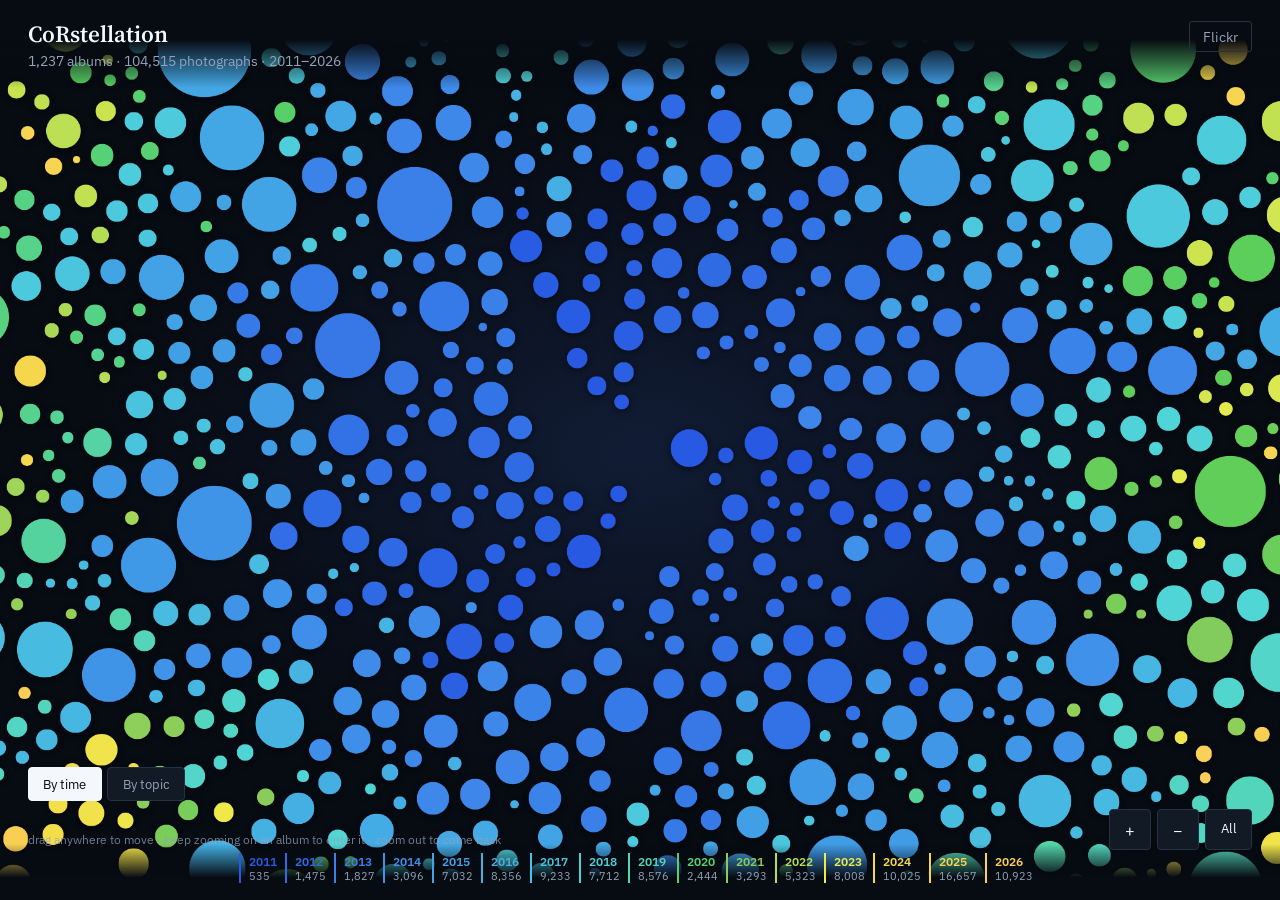
==== commit 84345987: "Add files via upload" ====
--- a/index.html
+++ b/index.html
@@ -26,7 +26,13 @@
   </nav>
 </header>
 
+<div id="topicLabels" hidden></div>
 <div id="tip" hidden></div>
+
+<div id="modes" role="group" aria-label="Layout">
+  <button id="byTime"  aria-pressed="true">By time</button>
+  <button id="byTopic" aria-pressed="false">By topic</button>
+</div>
 <div id="years" aria-hidden="true"></div>
 
 <div id="hud">
@@ -70,6 +76,7 @@
      needed to read public photographs. -->
 <script>window.FLICKR_KEY = "7ffcea1edea88202e277b41b0f0e2971";</script>
 <script src="data/albums.js"></script>
+<script src="data/topics.js"></script>
 <script src="assets/corstellation.js"></script>
 </body>
 </html>
--- a/assets/corstellation.css
+++ b/assets/corstellation.css
@@ -137,3 +137,19 @@
 #lightPrev{left:.5rem} #lightNext{right:.5rem}
 
 @media (prefers-reduced-motion:reduce){*{transition:none!important;animation:none!important}}
+
+/* --- 10. layout switch and topic labels --------------------------------- */
+#modes{position:fixed;left:1.75rem;bottom:6.2rem;z-index:6;display:flex;gap:.35rem}
+#modes button{font:inherit;font-size:.82rem;padding:.45rem .9rem;cursor:pointer;
+  background:var(--panel);color:var(--soft);border:1px solid var(--rule);border-radius:4px}
+#modes button:hover{color:var(--ink);border-color:var(--soft)}
+#modes button[aria-pressed="true"]{background:var(--ink);color:var(--bg);border-color:var(--ink)}
+
+/* Les noms de themes vivent hors du calque transforme : taille constante. */
+#topicLabels{position:fixed;inset:0;z-index:5;pointer-events:none}
+.tlabel{position:absolute;transform:translate(-50%,0);white-space:nowrap;
+  text-align:center;transition:opacity .25s ease}
+.tlabel b{display:block;font-size:15px;font-weight:600;color:var(--ink);
+  text-shadow:0 1px 5px #000,0 0 14px #000}
+.tlabel span{display:block;font-size:11px;color:var(--soft);
+  text-shadow:0 1px 4px #000}
